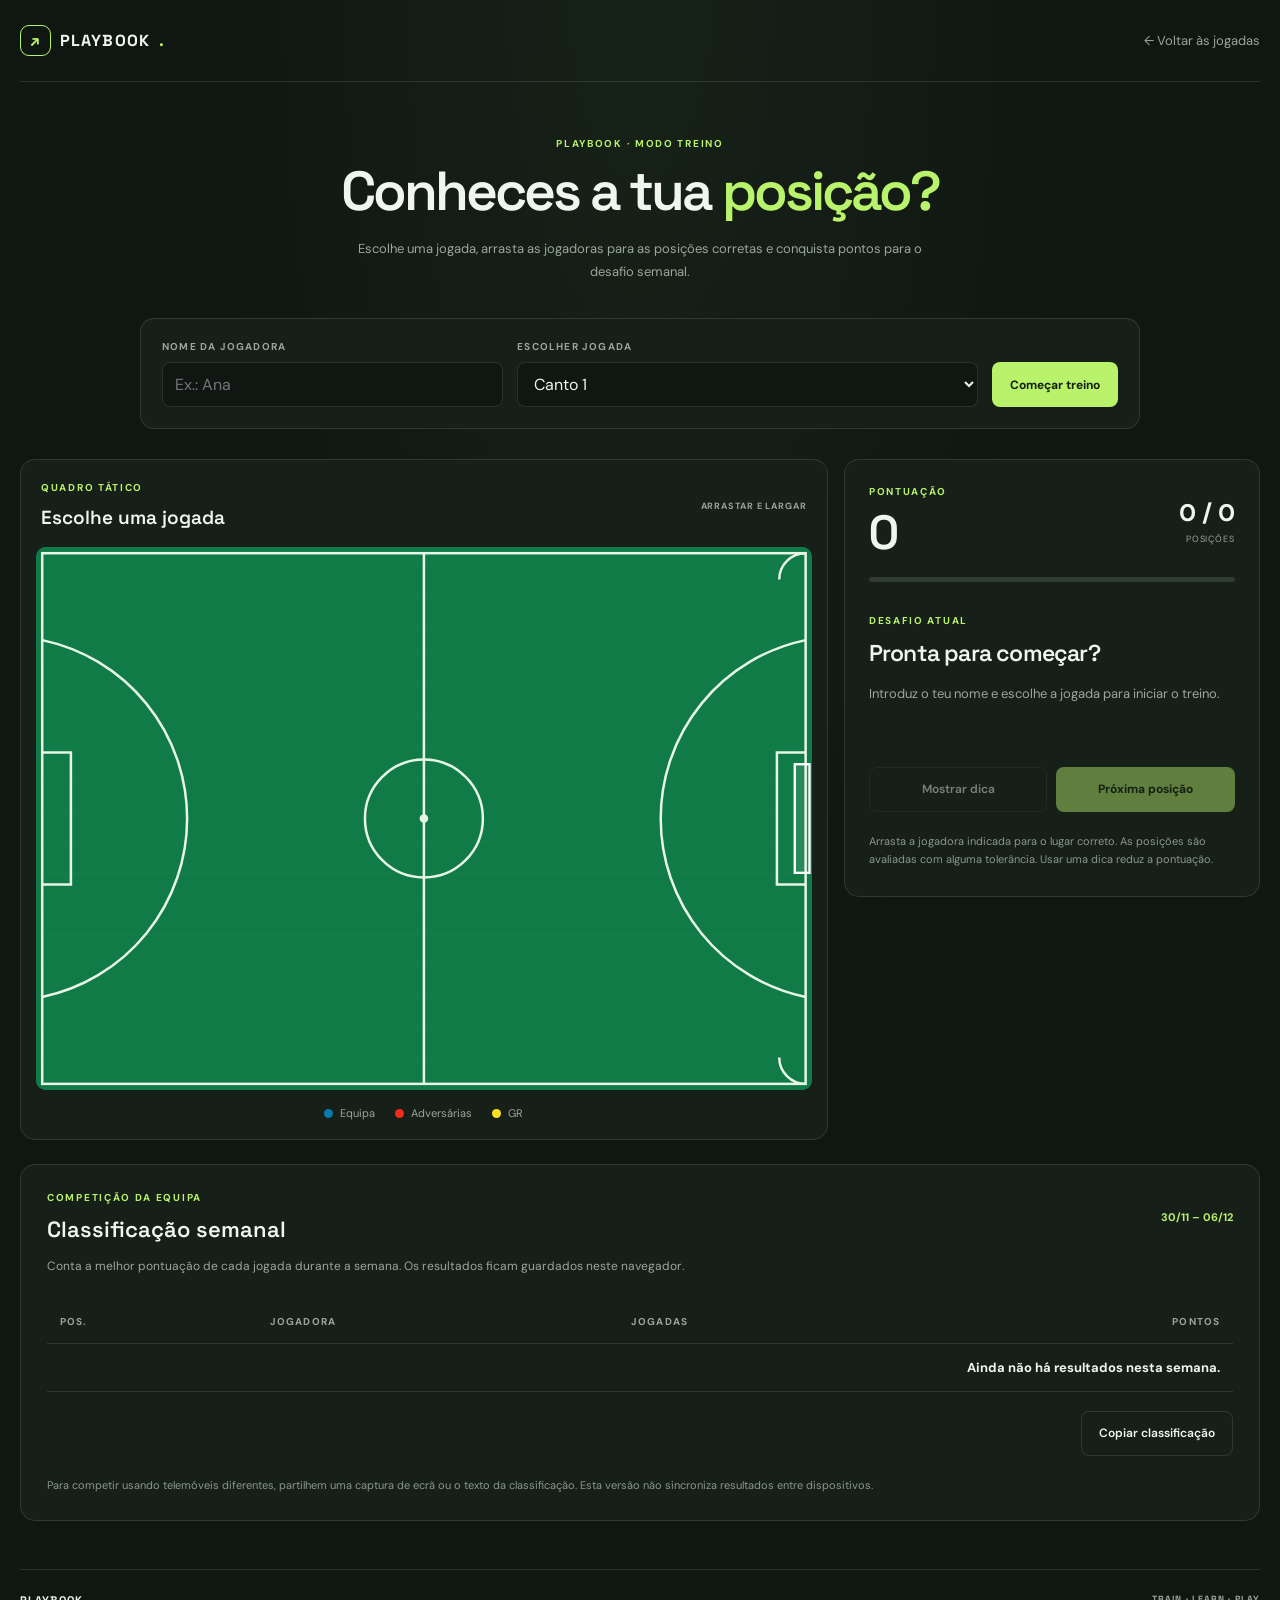
==== treino/index.html @ b379f2bf "Modo de treino interativo Cria desafios de posicionamento com pontuação, dicas e classificação seman" ====
<!DOCTYPE html>
<html lang="pt-PT">
<head>
    <meta charset="UTF-8">
    <meta name="viewport" content="width=device-width, initial-scale=1">

    <meta
        name="description"
        content="Jogo de treino das jogadas de futsal do Playbook."
    >

    <title>Modo Treino | Playbook</title>

    <link rel="stylesheet" href="../css/treino.css">
    <script src="../js/treino.js" defer></script>
</head>

<body>
    <div class="app">

        <header class="topbar">
            <a href="../index.html" class="brand">
                <span class="brand-icon">↗</span>
                PLAYBOOK<span class="accent">.</span>
            </a>

            <a href="../index.html" class="back-link">
                ← Voltar às jogadas
            </a>
        </header>

        <section class="hero">
            <p class="eyebrow">PLAYBOOK · MODO TREINO</p>

            <h1>
                Conheces a tua <span>posição?</span>
            </h1>

            <p>
                Escolhe uma jogada, arrasta as jogadoras
                para as posições corretas e conquista
                pontos para o desafio semanal.
            </p>
        </section>

        <section class="setup" aria-label="Preparar treino">

            <div class="field">
                <label for="playerName">
                    NOME DA JOGADORA
                </label>

                <input
                    id="playerName"
                    type="text"
                    maxlength="24"
                    placeholder="Ex.: Ana"
                    autocomplete="nickname"
                >
            </div>

            <div class="field">
                <label for="tacticSelect">
                    ESCOLHER JOGADA
                </label>

                <select id="tacticSelect">
                    <option value="canto1">Canto 1</option>
                    <option value="canto2">Canto 2</option>
                    <option value="linha">Linha</option>
                    <option value="cabo1">Cabo Verde · Variante 1</option>
                    <option value="cabo2">Cabo Verde · Variante 2</option>
                    <option value="cabo3">Cabo Verde · Variante 3</option>
                    <option value="x">X · Saída pressionada</option>
                </select>
            </div>

            <button id="startButton" class="primary-button">
                Começar treino
            </button>
        </section>

        <main class="game-layout">

            <!-- QUADRO TÁTICO -->
            <section class="board-panel">

                <div class="panel-heading">
                    <div>
                        <p class="eyebrow">QUADRO TÁTICO</p>
                        <h2 id="gameTitle">Escolhe uma jogada</h2>
                    </div>

                    <span class="board-label">
                        ARRASTAR E LARGAR
                    </span>
                </div>

                <div class="pitch-container">
                    <svg
                        id="trainingPitch"
                        viewBox="0 0 1000 700"
                        aria-label="Campo interativo de futsal"
                    >

                        <defs>
                            <pattern
                                id="grass"
                                width="40"
                                height="40"
                                patternUnits="userSpaceOnUse"
                            >
                                <rect
                                    width="40"
                                    height="40"
                                    fill="#117b47"
                                />

                                <path
                                    d="M0 20H40"
                                    stroke="#ffffff"
                                    stroke-opacity=".025"
                                />
                            </pattern>
                        </defs>

                        <!-- Campo -->
                        <rect
                            width="1000"
                            height="700"
                            fill="url(#grass)"
                        />

                        <!-- Marcações -->
                        <g class="pitch-lines">
                            <rect
                                x="8"
                                y="8"
                                width="984"
                                height="684"
                            />

                            <path d="M500 8V692"/>

                            <circle cx="500" cy="350" r="76"/>
                            <circle cx="500" cy="350" r="4"/>

                            <path
                                d="M8 120 A235 235 0 0 1 8 580"
                            />

                            <path
                                d="M992 120 A235 235 0 0 0 992 580"
                            />

                            <path d="M992 265H955V435H992"/>
                            <path d="M8 265H45V435H8"/>

                            <path
                                d="M992 8 A34 34 0 0 0 958 42"
                            />

                            <path
                                d="M992 692 A34 34 0 0 1 958 658"
                            />
                        </g>

                        <!-- Baliza -->
                        <g class="goal">
                            <rect
                                x="978"
                                y="280"
                                width="19"
                                height="140"
                            />
                        </g>

                        <!-- Marca opcional de destino -->
                        <circle
                            id="targetZone"
                            cx="500"
                            cy="350"
                            r="42"
                            class="target-zone"
                            visibility="hidden"
                        />

                        <!-- Adversárias -->
                        <g id="defendersLayer"></g>

                        <!-- Guarda-redes -->
                        <g id="keeperLayer"></g>

                        <!-- Bola -->
                        <g id="ballLayer"></g>

                        <!-- Jogadoras arrastáveis -->
                        <g id="playersLayer"></g>
                    </svg>
                </div>

                <div class="board-footer">
                    <span>
                        <i class="legend-dot blue"></i>
                        Equipa
                    </span>

                    <span>
                        <i class="legend-dot red"></i>
                        Adversárias
                    </span>

                    <span>
                        <i class="legend-dot keeper"></i>
                        GR
                    </span>
                </div>
            </section>

            <!-- PAINEL DO DESAFIO -->
            <aside class="challenge-panel">

                <div class="score-header">
                    <div>
                        <p class="eyebrow">PONTUAÇÃO</p>
                        <strong id="scoreValue">0</strong>
                    </div>

                    <div class="step-counter">
                        <span id="stepCounter">0 / 0</span>
                        <small>POSIÇÕES</small>
                    </div>
                </div>

                <div class="progress-track">
                    <div id="progressFill"></div>
                </div>

                <div class="challenge-content">

                    <p class="eyebrow">DESAFIO ATUAL</p>

                    <h2 id="challengeTitle">
                        Pronta para começar?
                    </h2>

                    <p id="challengeDescription">
                        Introduz o teu nome e escolhe
                        a jogada para iniciar o treino.
                    </p>

                    <div
                        id="feedback"
                        class="feedback"
                        role="status"
                        aria-live="polite"
                    ></div>

                    <div class="game-actions">
                        <button
                            id="hintButton"
                            class="secondary-button"
                            disabled
                        >
                            Mostrar dica
                        </button>

                        <button
                            id="nextButton"
                            class="primary-button"
                            disabled
                        >
                            Próxima posição
                        </button>
                    </div>

                    <p class="help-text">
                        Arrasta a jogadora indicada para
                        o lugar correto. As posições são
                        avaliadas com alguma tolerância.
                        Usar uma dica reduz a pontuação.
                    </p>
                </div>

                <div
                    id="resultPanel"
                    class="result-panel"
                    hidden
                >
                    <p class="eyebrow">TREINO CONCLUÍDO</p>

                    <h2 id="resultTitle">
                        Jogada concluída!
                    </h2>

                    <p id="resultDescription"></p>

                    <button
                        id="retryButton"
                        class="secondary-button"
                    >
                        Repetir jogada
                    </button>
                </div>

            </aside>
        </main>

        <!-- CLASSIFICAÇÃO -->
        <section class="ranking-section">

            <div class="ranking-heading">
                <div>
                    <p class="eyebrow">COMPETIÇÃO DA EQUIPA</p>
                    <h2>Classificação semanal</h2>
                </div>

                <span id="weekLabel" class="week-label"></span>
            </div>

            <p class="ranking-description">
                Conta a melhor pontuação de cada jogada
                durante a semana. Os resultados ficam
                guardados neste navegador.
            </p>

            <div class="table-scroll">
                <table>
                    <thead>
                        <tr>
                            <th>POS.</th>
                            <th>JOGADORA</th>
                            <th>JOGADAS</th>
                            <th>PONTOS</th>
                        </tr>
                    </thead>

                    <tbody id="rankingBody">
                        <tr>
                            <td colspan="4">
                                Ainda não há resultados.
                            </td>
                        </tr>
                    </tbody>
                </table>
            </div>

            <div class="ranking-actions">
                <button
                    id="copyRanking"
                    class="secondary-button"
                >
                    Copiar classificação
                </button>
            </div>

            <p class="help-text">
                Para competir usando telemóveis diferentes,
                partilhem uma captura de ecrã ou o texto
                da classificação. Esta versão não sincroniza
                resultados entre dispositivos.
            </p>
        </section>

        <footer>
            PLAYBOOK<span class="accent">.</span>
            <span>TRAIN · LEARN · PLAY</span>
        </footer>

    </div>
</body>
</html>
---- css/treino.css ----
@import url(
    "https://fonts.googleapis.com/css2?family=DM+Sans:wght@400;500;600;700&family=Space+Grotesk:wght@400;500;600;700&display=swap"
);

:root {
    --bg: #101612;
    --surface: #171f19;
    --surface-hover: #1e2920;
    --border: rgba(228, 239, 225, 0.12);

    --text: #f1f5ef;
    --muted: #9aa69b;
    --accent: #b9f36b;

    --blue: #087bad;
    --red: #f02c20;
    --yellow: #ffdf23;

    --font-body: "DM Sans", sans-serif;
    --font-display: "Space Grotesk", sans-serif;
}

/* ==========================================
   CONFIGURAÇÃO GERAL
========================================== */

* {
    box-sizing: border-box;
}

html {
    min-width: 320px;
}

body {
    margin: 0;
    min-height: 100vh;

    background:
        radial-gradient(
            ellipse at 50% 0%,
            rgba(61, 102, 57, 0.15),
            transparent 50%
        ),
        var(--bg);

    color: var(--text);
    font-family: var(--font-body);
    -webkit-font-smoothing: antialiased;
}

button,
input,
select {
    font: inherit;
}

button {
    cursor: pointer;
}

button:disabled {
    opacity: 0.45;
    cursor: not-allowed;
}

a {
    color: inherit;
    text-decoration: none;
}

.app {
    width: min(1400px, calc(100% - 40px));
    margin: 0 auto;
}

/* ==========================================
   CABEÇALHO
========================================== */

.topbar {
    min-height: 82px;

    display: flex;
    align-items: center;
    justify-content: space-between;

    gap: 20px;

    border-bottom: 1px solid var(--border);
}

.brand {
    display: inline-flex;
    align-items: center;
    gap: 9px;

    font-family: var(--font-display);
    font-size: 16px;
    font-weight: 700;
    letter-spacing: 0.07em;
}

.brand-icon {
    display: grid;
    place-items: center;

    width: 31px;
    height: 31px;

    border: 1px solid var(--accent);
    border-radius: 9px;

    color: var(--accent);
}

.accent {
    color: var(--accent);
}

.back-link {
    color: var(--muted);
    font-size: 13px;
}

.back-link:hover {
    color: var(--accent);
}

/* ==========================================
   INTRODUÇÃO
========================================== */

.hero {
    padding: 55px 0 35px;
    text-align: center;
}

.eyebrow {
    margin: 0 0 11px;

    color: var(--accent);
    font-size: 10px;
    font-weight: 700;
    letter-spacing: 0.17em;
}

.hero h1 {
    margin: 0 0 15px;

    font-family: var(--font-display);
    font-size: clamp(34px, 5vw, 55px);
    font-weight: 600;
    letter-spacing: -0.055em;
    line-height: 1.1;
}

.hero h1 span {
    color: var(--accent);
}

.hero > p:last-child {
    max-width: 570px;
    margin: 0 auto;

    color: var(--muted);
    font-size: 13px;
    line-height: 1.8;
}

/* ==========================================
   PREPARAÇÃO DO TREINO
========================================== */

.setup {
    display: grid;
    grid-template-columns: 1fr 1.35fr auto;
    align-items: end;
    gap: 14px;

    max-width: 1000px;
    margin: 0 auto 30px;

    padding: 21px;

    background: var(--surface);
    border: 1px solid var(--border);
    border-radius: 14px;
}

.field {
    display: grid;
    gap: 9px;
}

.field label {
    color: var(--muted);
    font-size: 10px;
    font-weight: 700;
    letter-spacing: 0.12em;
}

.field input,
.field select {
    width: 100%;
    min-height: 45px;

    padding: 10px 12px;

    background: var(--bg);
    color: var(--text);

    border: 1px solid var(--border);
    border-radius: 8px;

    outline: none;
}

.field input:focus,
.field select:focus {
    border-color: var(--accent);
}

.primary-button {
    min-height: 45px;
    padding: 11px 18px;

    background: var(--accent);
    color: #14200c;

    border: 0;
    border-radius: 8px;

    font-size: 12px;
    font-weight: 700;

    transition:
        transform 180ms ease,
        filter 180ms ease;
}

.primary-button:hover:not(:disabled) {
    filter: brightness(1.06);
    transform: translateY(-1px);
}

.secondary-button {
    min-height: 45px;
    padding: 11px 17px;

    background: transparent;
    color: var(--text);

    border: 1px solid var(--border);
    border-radius: 8px;

    font-size: 12px;
    font-weight: 600;
}

.secondary-button:hover:not(:disabled) {
    border-color: var(--accent);
}

/* ==========================================
   ÁREA DO JOGO
========================================== */

.game-layout {
    display: grid;
    grid-template-columns: minmax(0, 1.65fr) minmax(300px, 0.85fr);
    gap: 16px;
    align-items: start;
}

.board-panel,
.challenge-panel,
.ranking-section {
    min-width: 0;

    background: var(--surface);
    border: 1px solid var(--border);
    border-radius: 15px;
}

.board-panel {
    padding: 15px;
}

.panel-heading {
    display: flex;
    align-items: center;
    justify-content: space-between;
    gap: 12px;

    padding: 6px 5px 17px;
}

.panel-heading h2 {
    margin: 0;

    font-family: var(--font-display);
    font-size: 19px;
    font-weight: 600;
}

.board-label {
    color: var(--muted);
    font-size: 9px;
    font-weight: 700;
    letter-spacing: 0.1em;
    text-align: right;
}

.pitch-container {
    overflow: hidden;
    border-radius: 10px;

    background: #117b47;
}

#trainingPitch {
    display: block;
    width: 100%;
    height: auto;

    user-select: none;
    -webkit-user-select: none;
}

/* Campo */

.pitch-lines {
    fill: none;
    stroke: #e8f6e8;
    stroke-width: 3.2;
}

.pitch-lines circle:nth-of-type(2) {
    fill: #e8f6e8;
}

.goal rect {
    fill: rgba(255, 255, 255, 0.1);
    stroke: white;
    stroke-width: 3;
}

/* Jogadoras */

.training-player {
    cursor: default;
}

.training-player.draggable {
    cursor: grab;
    touch-action: none;
}

.training-player.dragging {
    cursor: grabbing;
}

.training-player circle {
    fill: var(--blue);
    stroke: #fff;
    stroke-width: 3;
}

.training-player.draggable circle {
    stroke: var(--accent);
    stroke-width: 4.5;
}

.training-player text {
    fill: white;
    font-size: 24px;
    font-weight: 700;
    text-anchor: middle;
    pointer-events: none;
}

.training-defender {
    fill: var(--red);
    stroke: #fff;
    stroke-width: 2.5;
}

.training-keeper circle {
    fill: var(--yellow);
    stroke: #fff;
    stroke-width: 3;
}

.training-keeper text {
    fill: #14200c;
    font-size: 17px;
    font-weight: 700;
    text-anchor: middle;
}

.training-ball {
    fill: #fff;
    stroke: #101612;
    stroke-width: 3;
}

/* Zona opcional da dica */

.target-zone {
    fill: rgba(185, 243, 107, 0.14);
    stroke: var(--accent);
    stroke-width: 4;
    stroke-dasharray: 10 8;

    pointer-events: none;
}

.board-footer {
    display: flex;
    justify-content: center;
    flex-wrap: wrap;
    gap: 20px;

    padding: 16px 0 4px;

    color: var(--muted);
    font-size: 11px;
}

.board-footer span {
    display: inline-flex;
    align-items: center;
    gap: 7px;
}

.legend-dot {
    display: inline-block;

    width: 9px;
    height: 9px;

    border-radius: 50%;
}

.legend-dot.blue {
    background: var(--blue);
}

.legend-dot.red {
    background: var(--red);
}

.legend-dot.keeper {
    background: var(--yellow);
}

/* ==========================================
   PAINEL DO DESAFIO
========================================== */

.challenge-panel {
    overflow: hidden;
}

.score-header {
    display: flex;
    justify-content: space-between;
    align-items: center;

    padding: 25px 24px 20px;
}

#scoreValue {
    font-family: var(--font-display);
    font-size: 48px;
    font-weight: 600;
    line-height: 1;
    font-variant-numeric: tabular-nums;
}

.step-counter {
    display: grid;
    gap: 5px;
    text-align: right;
}

.step-counter span {
    font-size: 24px;
    font-weight: 700;
}

.step-counter small {
    color: var(--muted);
    font-size: 9px;
    letter-spacing: 0.1em;
}

.progress-track {
    height: 5px;
    margin: 0 24px;

    overflow: hidden;
    background: #303b31;
    border-radius: 20px;
}

#progressFill {
    width: 0;
    height: 100%;

    background: var(--accent);
    border-radius: inherit;

    transition: width 250ms ease;
}

.challenge-content {
    padding: 32px 24px 27px;
}

.challenge-content h2,
.result-panel h2 {
    margin: 0 0 14px;

    font-family: var(--font-display);
    font-size: 23px;
    font-weight: 600;
    letter-spacing: -0.035em;
}

#challengeDescription,
#resultDescription {
    margin: 0 0 22px;

    color: var(--muted);
    font-size: 13px;
    line-height: 1.8;
}

.feedback {
    min-height: 24px;
    margin-bottom: 15px;

    color: var(--accent);
    font-size: 12px;
    line-height: 1.5;
}

.feedback.error {
    color: #ff9b91;
}

.game-actions {
    display: grid;
    grid-template-columns: 1fr 1fr;
    gap: 9px;
}

.help-text {
    margin: 20px 0 0;

    color: #89988b;
    font-size: 11px;
    line-height: 1.7;
}

.result-panel {
    padding: 0 24px 30px;
}

.result-panel[hidden] {
    display: none;
}

/* ==========================================
   CLASSIFICAÇÃO
========================================== */

.ranking-section {
    margin-top: 24px;
    padding: 26px;
}

.ranking-heading {
    display: flex;
    justify-content: space-between;
    align-items: center;
    gap: 15px;
}

.ranking-heading h2 {
    margin: 0;

    font-family: var(--font-display);
    font-size: 22px;
    font-weight: 600;
}

.week-label {
    color: var(--accent);
    font-size: 11px;
    font-weight: 700;
}

.ranking-description {
    margin: 13px 0 23px;

    color: var(--muted);
    font-size: 12px;
    line-height: 1.7;
}

.table-scroll {
    overflow-x: auto;
}

table {
    width: 100%;
    border-collapse: collapse;
    text-align: left;
}

th,
td {
    padding: 15px 13px;
    border-bottom: 1px solid var(--border);
}

th {
    color: var(--muted);
    font-size: 10px;
    font-weight: 700;
    letter-spacing: 0.11em;
}

td {
    font-size: 13px;
}

td:last-child,
th:last-child {
    text-align: right;
    font-weight: 700;
}

.ranking-actions {
    margin-top: 19px;
    display: flex;
    justify-content: flex-end;
}

/* ==========================================
   RODAPÉ
========================================== */

footer {
    display: flex;
    justify-content: space-between;
    gap: 15px;

    margin-top: 48px;
    padding: 23px 0;

    border-top: 1px solid var(--border);

    font-family: var(--font-display);
    font-size: 11px;
    font-weight: 700;
    letter-spacing: 0.1em;
}

footer > span {
    color: var(--muted);
    font-size: 9px;
}

/* ==========================================
   TABLET
========================================== */

@media (max-width: 1050px) {
    .game-layout {
        grid-template-columns: 1fr;
    }

    .setup {
        grid-template-columns: 1fr 1fr;
    }

    .setup > button {
        grid-column: 1 / -1;
    }
}

/* ==========================================
   TELEMÓVEL
========================================== */

@media (max-width: 600px) {
    .app {
        width: calc(100% - 20px);
    }

    .topbar {
        min-height: 67px;
    }

    .brand {
        font-size: 13px;
    }

    .back-link {
        font-size: 11px;
    }

    .hero {
        padding: 39px 0 25px;
    }

    .hero h1 {
        font-size: 36px;
    }

    .setup {
        grid-template-columns: 1fr;
        padding: 15px;
    }

    .setup > button {
        grid-column: auto;
    }

    .board-panel {
        padding: 9px;
    }

    .panel-heading {
        padding: 10px 7px 14px;
    }

    .panel-heading h2 {
        font-size: 17px;
    }

    .board-label {
        font-size: 8px;
    }

    .score-header {
        padding: 22px 19px;
    }

    .challenge-content {
        padding: 25px 19px;
    }

    .progress-track {
        margin: 0 19px;
    }

    .ranking-section {
        padding: 19px 13px;
    }

    .ranking-heading {
        align-items: flex-start;
        flex-direction: column;
    }

    .ranking-heading h2 {
        font-size: 20px;
    }

    th,
    td {
        padding: 13px 9px;
        font-size: 11px;
    }
}

/* ==========================================
   ACESSIBILIDADE
========================================== */

@media (prefers-reduced-motion: reduce) {
    *,
    *::before,
    *::after {
        transition-duration: 0.01ms !important;
        animation-duration: 0.01ms !important;
    }
}
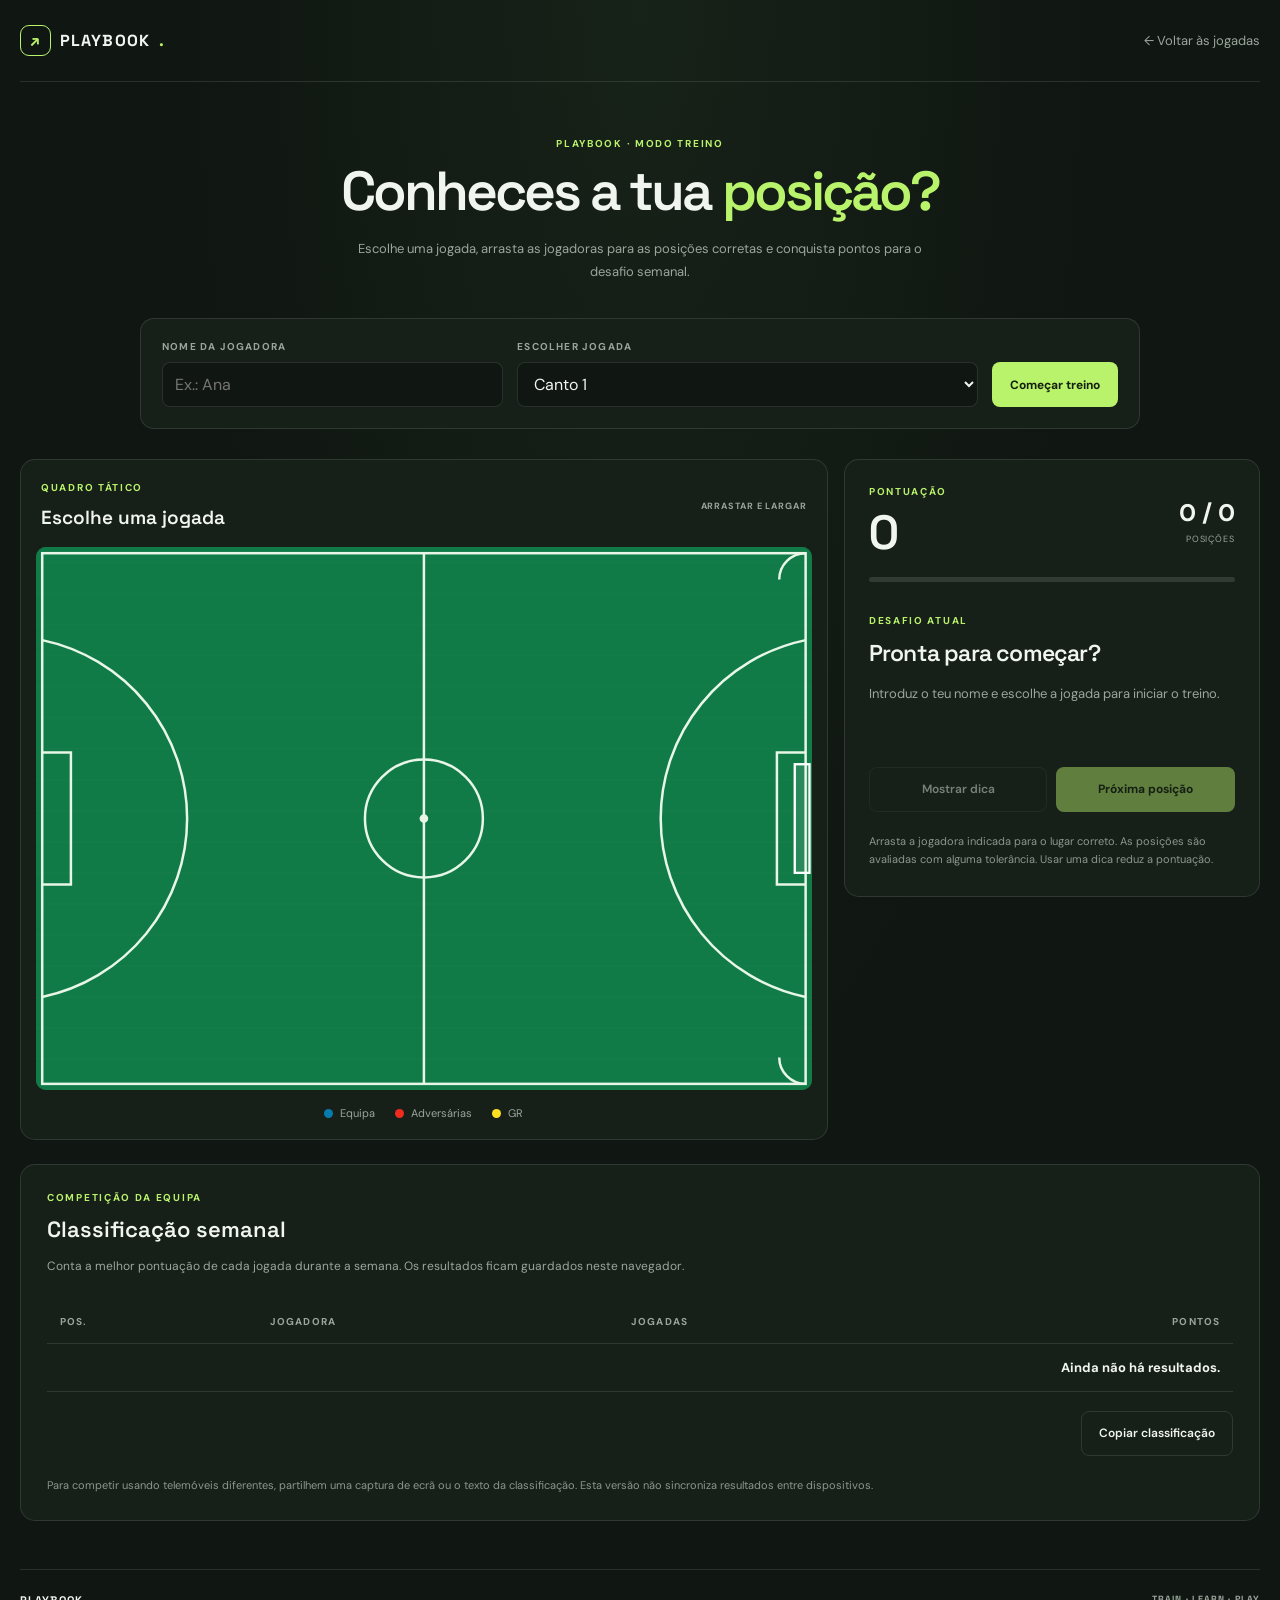
==== commit 9ba3ede5: "Update index.html" ====
--- a/treino/index.html
+++ b/treino/index.html
@@ -1,19 +1,16 @@
-
 <!DOCTYPE html>
 <html lang="pt-PT">
+
 <head>
     <meta charset="UTF-8">
     <meta name="viewport" content="width=device-width, initial-scale=1">
 
-    <meta
-        name="description"
-        content="Jogo de treino das jogadas de futsal do Playbook."
-    >
+    <meta name="description" content="Jogo de treino das jogadas de futsal do Playbook.">
 
     <title>Modo Treino | Playbook</title>
 
-    <link rel="stylesheet" href="../css/treino.css">
-    <script src="../js/treino.js" defer></script>
+    <link rel="stylesheet" href="../css/treino.css?v=2">
+    <script src="../js/treino.js?v=2" defer></script>
 </head>
 
 <body>
@@ -51,13 +48,7 @@
                     NOME DA JOGADORA
                 </label>
 
-                <input
-                    id="playerName"
-                    type="text"
-                    maxlength="24"
-                    placeholder="Ex.: Ana"
-                    autocomplete="nickname"
-                >
+                <input id="playerName" type="text" maxlength="24" placeholder="Ex.: Ana" autocomplete="nickname">
             </div>
 
             <div class="field">
@@ -98,93 +89,47 @@
                 </div>
 
                 <div class="pitch-container">
-                    <svg
-                        id="trainingPitch"
-                        viewBox="0 0 1000 700"
-                        aria-label="Campo interativo de futsal"
-                    >
+                    <svg id="trainingPitch" viewBox="0 0 1000 700" aria-label="Campo interativo de futsal">
 
                         <defs>
-                            <pattern
-                                id="grass"
-                                width="40"
-                                height="40"
-                                patternUnits="userSpaceOnUse"
-                            >
-                                <rect
-                                    width="40"
-                                    height="40"
-                                    fill="#117b47"
-                                />
-
-                                <path
-                                    d="M0 20H40"
-                                    stroke="#ffffff"
-                                    stroke-opacity=".025"
-                                />
+                            <pattern id="grass" width="40" height="40" patternUnits="userSpaceOnUse">
+                                <rect width="40" height="40" fill="#117b47" />
+
+                                <path d="M0 20H40" stroke="#ffffff" stroke-opacity=".025" />
                             </pattern>
                         </defs>
 
                         <!-- Campo -->
-                        <rect
-                            width="1000"
-                            height="700"
-                            fill="url(#grass)"
-                        />
+                        <rect width="1000" height="700" fill="url(#grass)" />
 
                         <!-- Marcações -->
                         <g class="pitch-lines">
-                            <rect
-                                x="8"
-                                y="8"
-                                width="984"
-                                height="684"
-                            />
-
-                            <path d="M500 8V692"/>
-
-                            <circle cx="500" cy="350" r="76"/>
-                            <circle cx="500" cy="350" r="4"/>
-
-                            <path
-                                d="M8 120 A235 235 0 0 1 8 580"
-                            />
-
-                            <path
-                                d="M992 120 A235 235 0 0 0 992 580"
-                            />
-
-                            <path d="M992 265H955V435H992"/>
-                            <path d="M8 265H45V435H8"/>
-
-                            <path
-                                d="M992 8 A34 34 0 0 0 958 42"
-                            />
-
-                            <path
-                                d="M992 692 A34 34 0 0 1 958 658"
-                            />
+                            <rect x="8" y="8" width="984" height="684" />
+
+                            <path d="M500 8V692" />
+
+                            <circle cx="500" cy="350" r="76" />
+                            <circle cx="500" cy="350" r="4" />
+
+                            <path d="M8 120 A235 235 0 0 1 8 580" />
+
+                            <path d="M992 120 A235 235 0 0 0 992 580" />
+
+                            <path d="M992 265H955V435H992" />
+                            <path d="M8 265H45V435H8" />
+
+                            <path d="M992 8 A34 34 0 0 0 958 42" />
+
+                            <path d="M992 692 A34 34 0 0 1 958 658" />
                         </g>
 
                         <!-- Baliza -->
                         <g class="goal">
-                            <rect
-                                x="978"
-                                y="280"
-                                width="19"
-                                height="140"
-                            />
+                            <rect x="978" y="280" width="19" height="140" />
                         </g>
 
                         <!-- Marca opcional de destino -->
-                        <circle
-                            id="targetZone"
-                            cx="500"
-                            cy="350"
-                            r="42"
-                            class="target-zone"
-                            visibility="hidden"
-                        />
+                        <circle id="targetZone" cx="500" cy="350" r="42" class="target-zone" visibility="hidden" />
 
                         <!-- Adversárias -->
                         <g id="defendersLayer"></g>
@@ -250,27 +195,14 @@
                         a jogada para iniciar o treino.
                     </p>
 
-                    <div
-                        id="feedback"
-                        class="feedback"
-                        role="status"
-                        aria-live="polite"
-                    ></div>
+                    <div id="feedback" class="feedback" role="status" aria-live="polite"></div>
 
                     <div class="game-actions">
-                        <button
-                            id="hintButton"
-                            class="secondary-button"
-                            disabled
-                        >
+                        <button id="hintButton" class="secondary-button" disabled>
                             Mostrar dica
                         </button>
 
-                        <button
-                            id="nextButton"
-                            class="primary-button"
-                            disabled
-                        >
+                        <button id="nextButton" class="primary-button" disabled>
                             Próxima posição
                         </button>
                     </div>
@@ -283,11 +215,7 @@
                     </p>
                 </div>
 
-                <div
-                    id="resultPanel"
-                    class="result-panel"
-                    hidden
-                >
+                <div id="resultPanel" class="result-panel" hidden>
                     <p class="eyebrow">TREINO CONCLUÍDO</p>
 
                     <h2 id="resultTitle">
@@ -296,10 +224,7 @@
 
                     <p id="resultDescription"></p>
 
-                    <button
-                        id="retryButton"
-                        class="secondary-button"
-                    >
+                    <button id="retryButton" class="secondary-button">
                         Repetir jogada
                     </button>
                 </div>
@@ -347,10 +272,7 @@
             </div>
 
             <div class="ranking-actions">
-                <button
-                    id="copyRanking"
-                    class="secondary-button"
-                >
+                <button id="copyRanking" class="secondary-button">
                     Copiar classificação
                 </button>
             </div>
@@ -370,4 +292,5 @@
 
     </div>
 </body>
-</html>
+
+</html>
--- a/css/treino.css
+++ b/css/treino.css
@@ -780,6 +780,63 @@
     }
 }
 
+
+/* ==========================================
+   MELHORIAS PARA ARRASTAR NO TELEMÓVEL
+========================================== */
+
+/* Evita que o navegador interprete o arrasto
+   como scroll ou gesto de zoom do campo. */
+#trainingPitch {
+    touch-action: none;
+    -webkit-user-select: none;
+    user-select: none;
+}
+
+/* Amplia a área de seleção sem mudar
+   visualmente o tamanho das jogadoras. */
+.training-player .touch-area {
+    fill: transparent !important;
+    stroke: none !important;
+    pointer-events: all;
+}
+
+/* Destaca a jogadora que pode ser movida. */
+.training-player.draggable circle:not(.touch-area) {
+    stroke: #b9f36b;
+    stroke-width: 4;
+}
+
+/* Melhora a resposta visual no arrasto. */
+.training-player.dragging {
+    opacity: 0.85;
+}
+
+/* Mantém o campo no tamanho correto. */
+.pitch-container {
+    overflow: hidden;
+}
+
+@media (max-width: 600px) {
+    #trainingPitch {
+        touch-action: none;
+    }
+
+    .board-panel {
+        padding: 6px;
+    }
+
+    .pitch-container {
+        border-radius: 8px;
+    }
+
+    .board-footer {
+        gap: 12px;
+        font-size: 10px;
+    }
+}
+
+
 /* ==========================================
    ACESSIBILIDADE
 ========================================== */
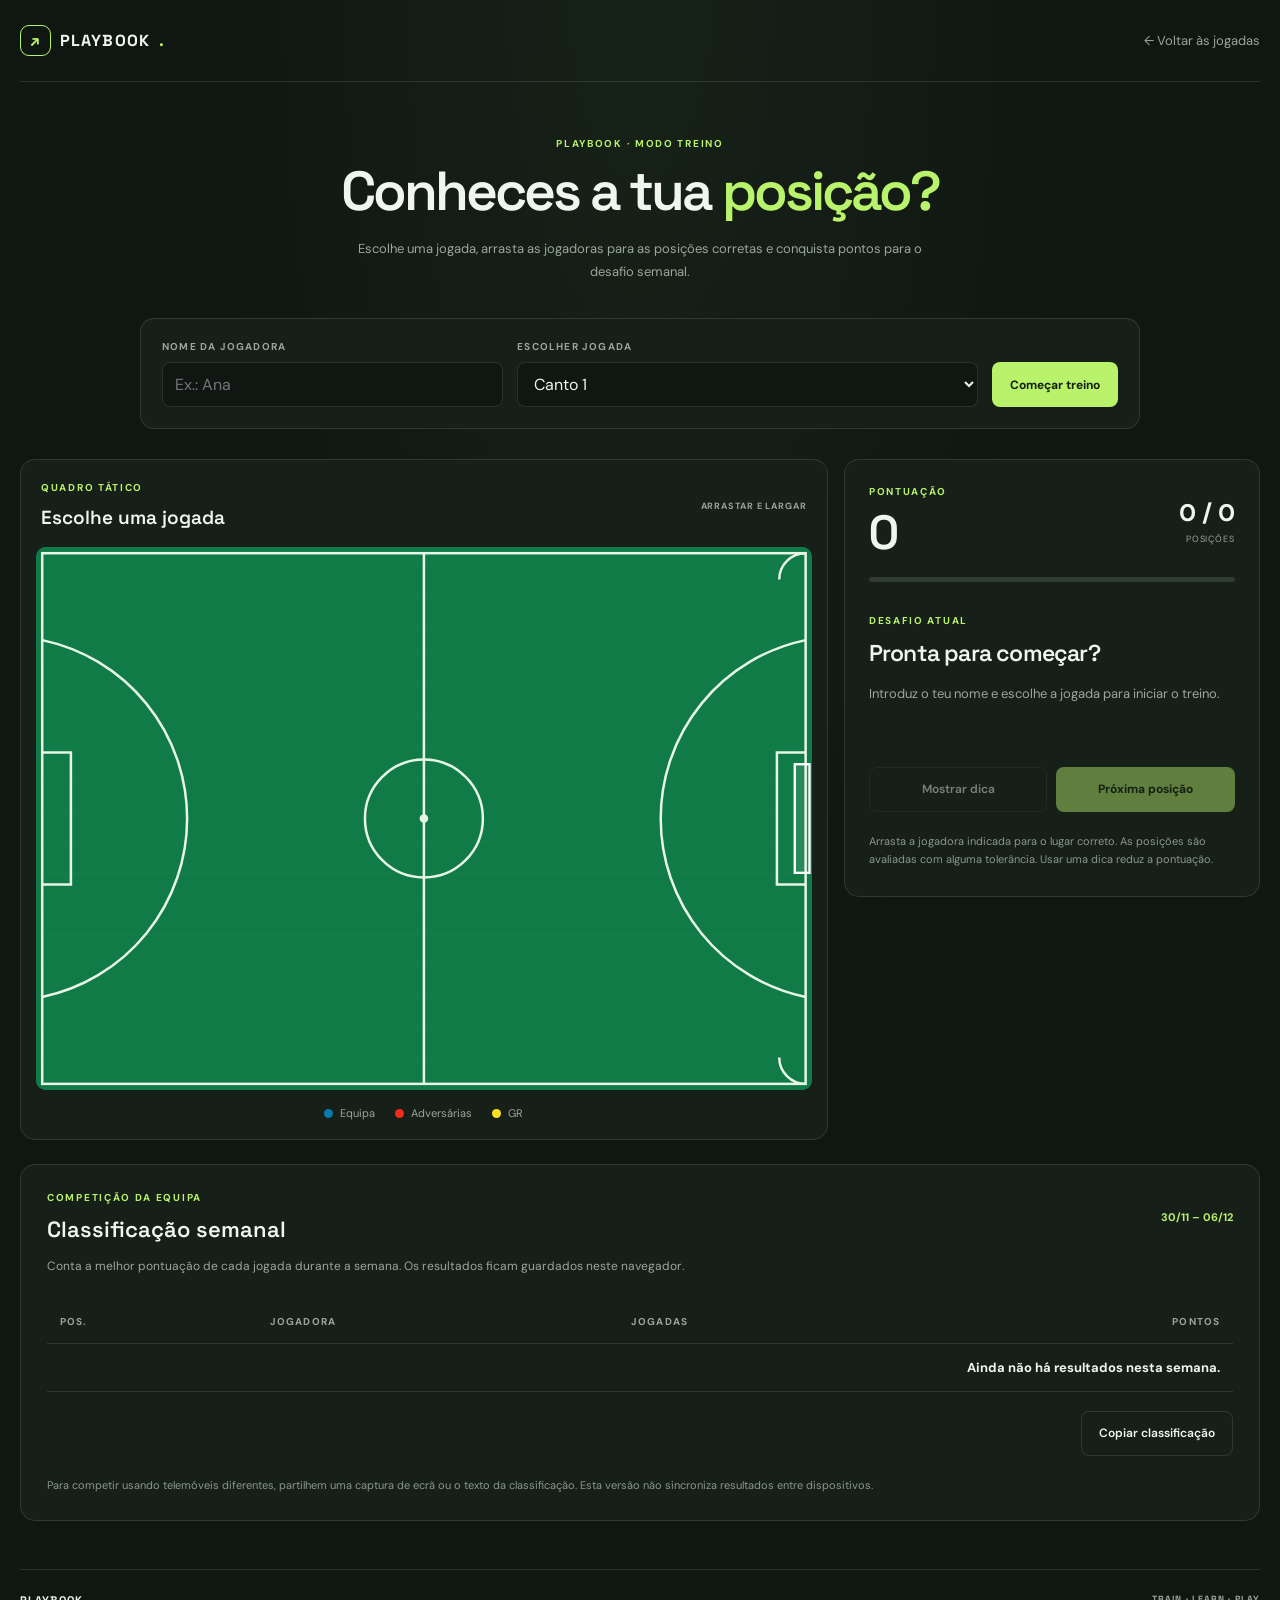
==== commit 938c8f57: "JS v=3" ====
--- a/treino/index.html
+++ b/treino/index.html
@@ -9,8 +9,8 @@
 
     <title>Modo Treino | Playbook</title>
 
-    <link rel="stylesheet" href="../css/treino.css?v=2">
-    <script src="../js/treino.js?v=2" defer></script>
+    <link rel="stylesheet" href="../css/treino.css?v=3">
+    <script src="../js/treino.js?v=3" defer></script>
 </head>
 
 <body>
